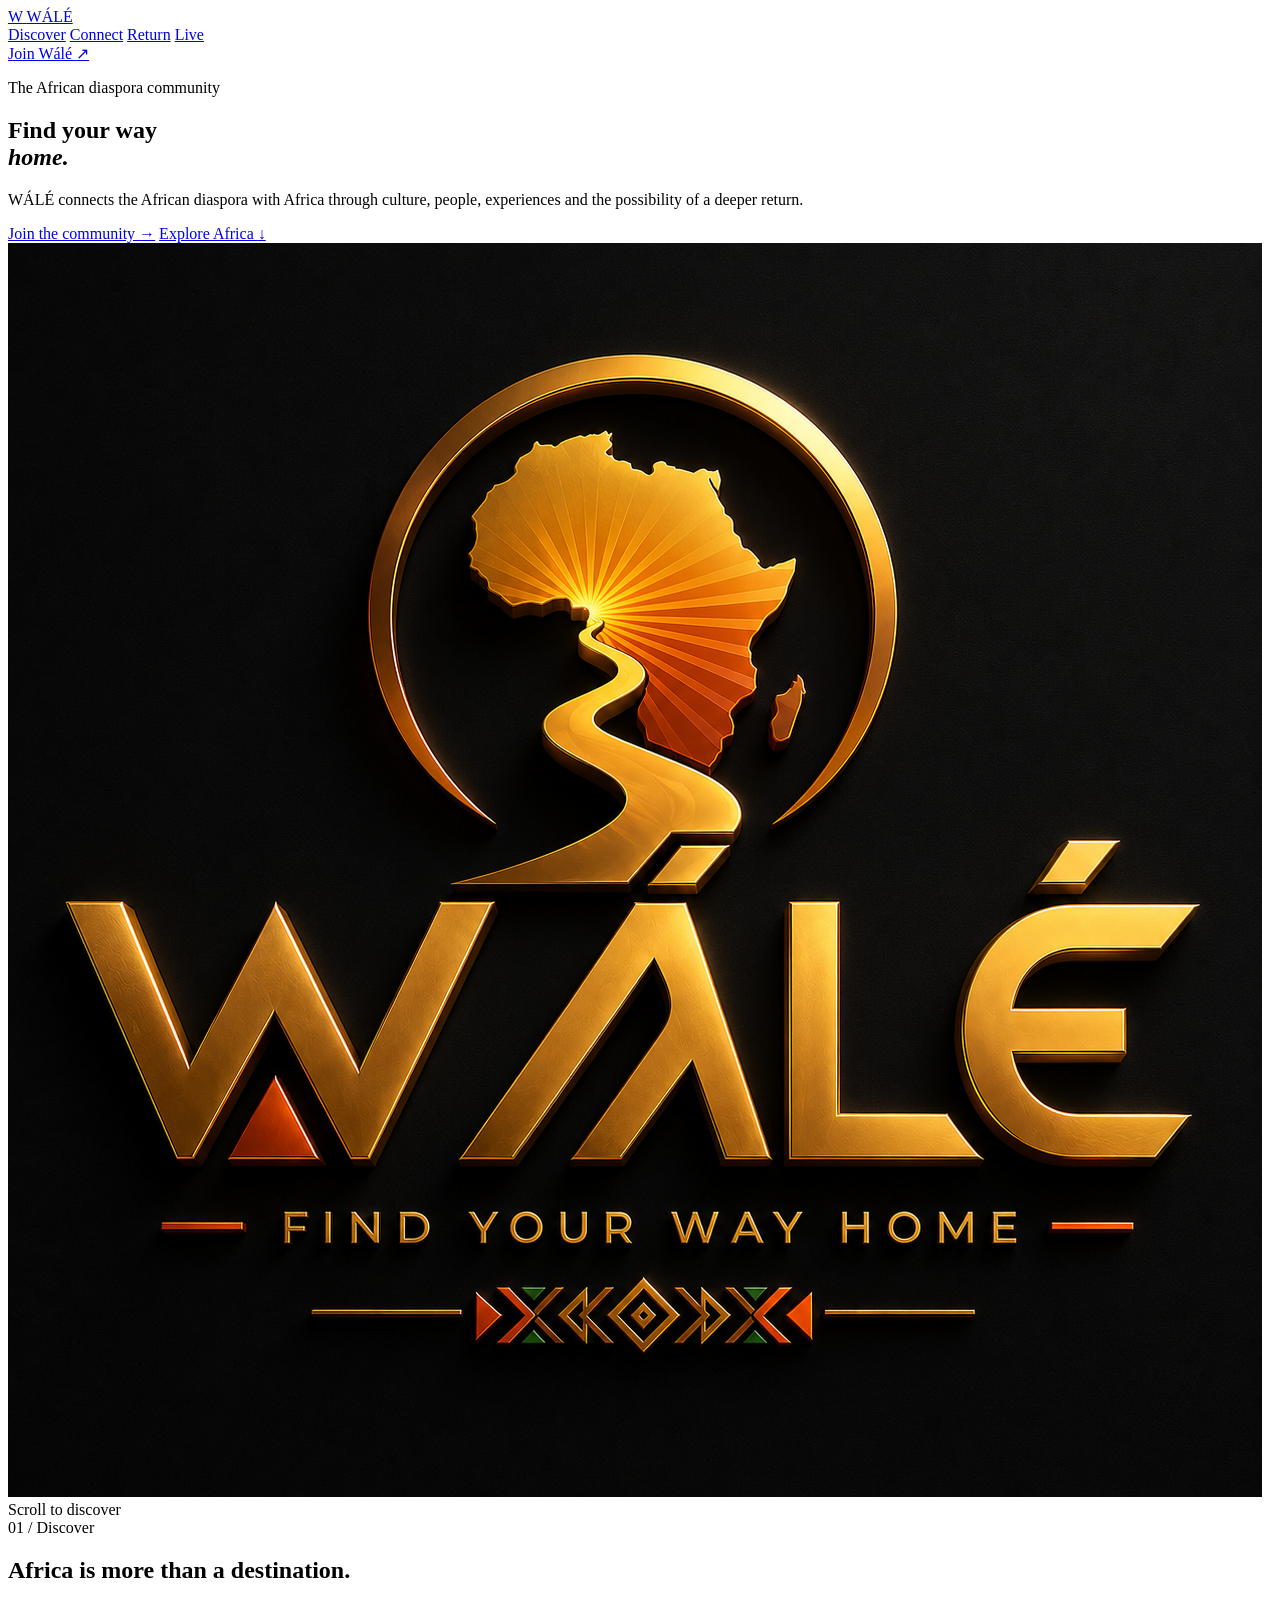
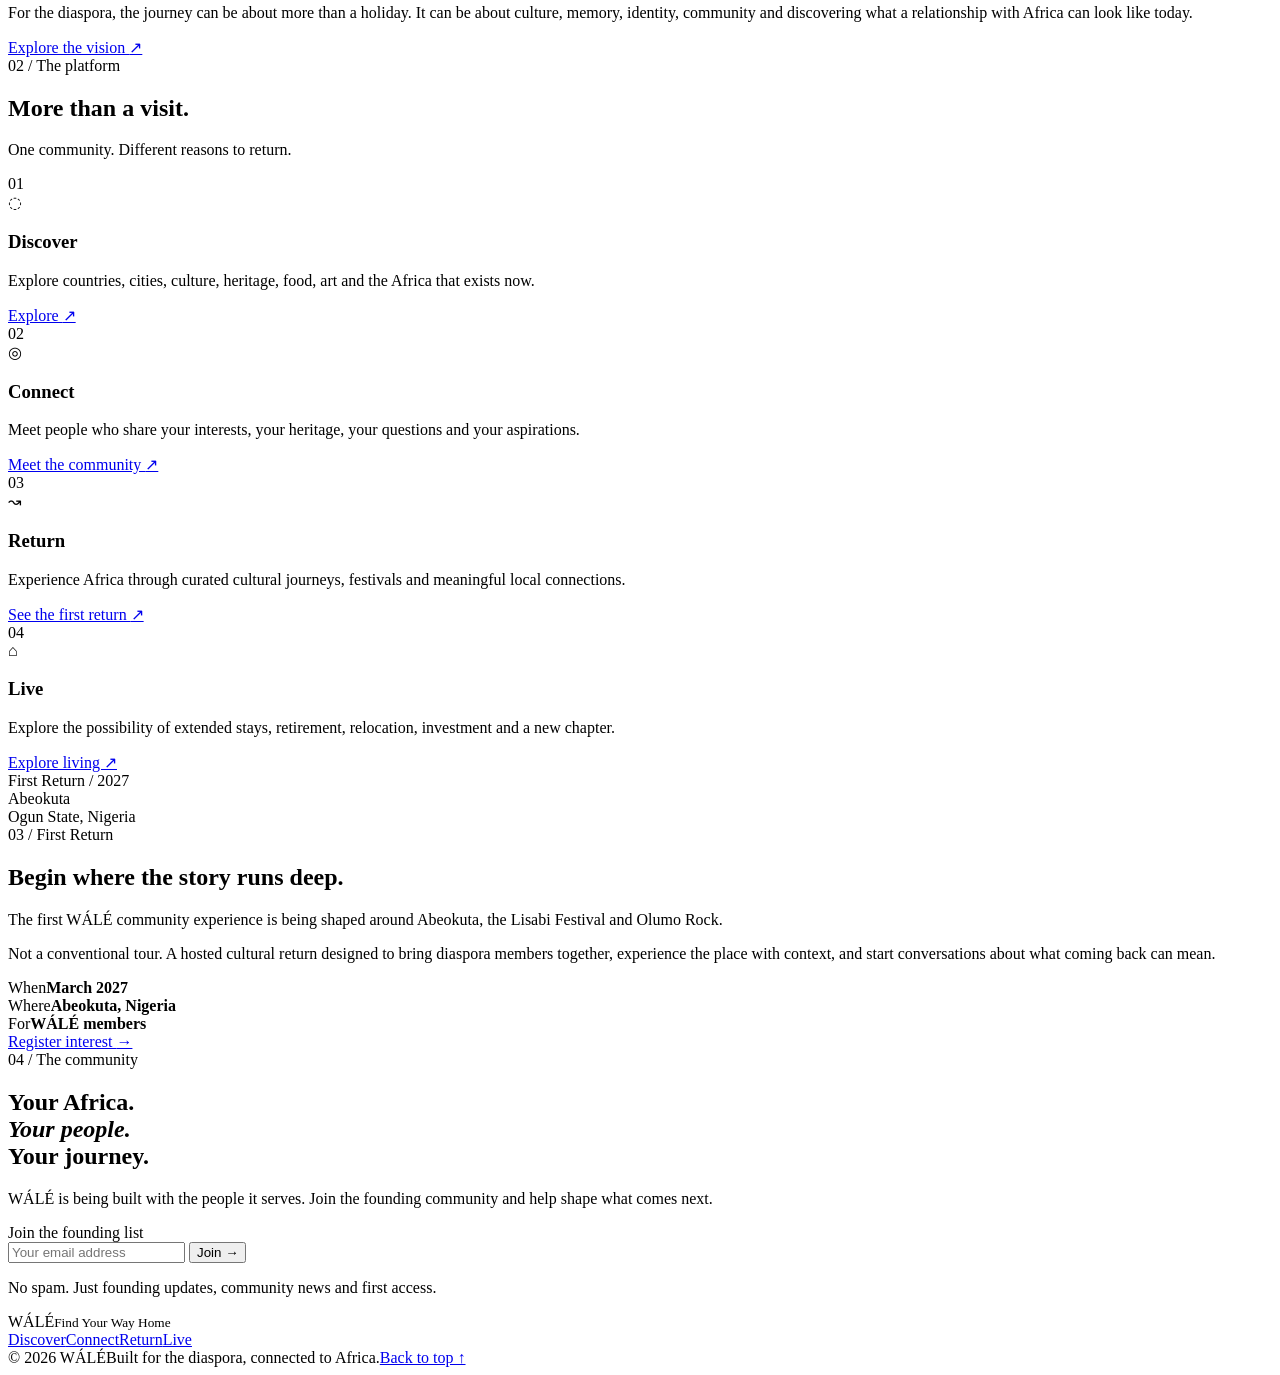
==== index.html @ b701b980 "Build WÁLÉ platform foundation" ====
<!doctype html>
<html lang="en">
<head>
  <meta charset="utf-8">
  <meta name="viewport" content="width=device-width, initial-scale=1">
  <meta name="theme-color" content="#080706">
  <meta name="description" content="WÁLÉ — Find Your Way Home. A community for the African diaspora to discover, reconnect, experience and explore a deeper relationship with Africa.">
  <title>WÁLÉ — Find Your Way Home</title>
  <link rel="preconnect" href="https://fonts.googleapis.com">
  <link rel="preconnect" href="https://fonts.gstatic.com" crossorigin>
  <link href="https://fonts.googleapis.com/css2?family=DM+Sans:wght@400;500;600;700&family=Manrope:wght@500;600;700;800&display=swap" rel="stylesheet">
  <link rel="stylesheet" href="styles.css">
</head>
<body>
  <div class="grain" aria-hidden="true"></div>

  <header class="site-header" id="top">
    <a class="brand" href="#top" aria-label="WÁLÉ home">
      <span class="brand-mark">W</span>
      <span class="brand-name">WÁLÉ</span>
    </a>
    <nav class="main-nav" aria-label="Primary navigation">
      <a href="#discover">Discover</a>
      <a href="#connect">Connect</a>
      <a href="#return">Return</a>
      <a href="#live">Live</a>
    </nav>
    <a class="header-cta" href="#join">Join Wálé <span>↗</span></a>
  </header>

  <main>
    <section class="hero" aria-labelledby="hero-title">
      <div class="hero-copy">
        <p class="eyebrow"><span></span> The African diaspora community</p>
        <h1 id="hero-title">Find your way<br><em>home.</em></h1>
        <p class="hero-text">WÁLÉ connects the African diaspora with Africa through culture, people, experiences and the possibility of a deeper return.</p>
        <div class="hero-actions">
          <a class="button button-primary" href="#join">Join the community <span>→</span></a>
          <a class="button button-ghost" href="#discover">Explore Africa <span>↓</span></a>
        </div>
      </div>
      <div class="hero-art" aria-label="WÁLÉ logo">
        <div class="hero-glow"></div>
        <img src="WALE%20LOGO.png" alt="WÁLÉ — Find Your Way Home logo">
      </div>
      <div class="hero-scroll">Scroll to discover <span></span></div>
    </section>

    <section class="manifesto section" id="discover">
      <div class="section-kicker">01 / Discover</div>
      <div class="manifesto-grid">
        <div>
          <h2>Africa is more than a destination.</h2>
        </div>
        <div class="manifesto-copy">
          <p>For the diaspora, the journey can be about more than a holiday. It can be about culture, memory, identity, community and discovering what a relationship with Africa can look like today.</p>
          <a class="text-link" href="#journeys">Explore the vision <span>↗</span></a>
        </div>
      </div>
    </section>

    <section class="pillars section" id="connect">
      <div class="section-heading">
        <div>
          <div class="section-kicker">02 / The platform</div>
          <h2>More than a visit.</h2>
        </div>
        <p>One community. Different reasons to return.</p>
      </div>
      <div class="pillar-grid" id="journeys">
        <article class="pillar-card pillar-discover">
          <span class="card-number">01</span>
          <div class="card-icon">◌</div>
          <h3>Discover</h3>
          <p>Explore countries, cities, culture, heritage, food, art and the Africa that exists now.</p>
          <a href="#discover">Explore <span>↗</span></a>
        </article>
        <article class="pillar-card pillar-connect">
          <span class="card-number">02</span>
          <div class="card-icon">◎</div>
          <h3>Connect</h3>
          <p>Meet people who share your interests, your heritage, your questions and your aspirations.</p>
          <a href="#join">Meet the community <span>↗</span></a>
        </article>
        <article class="pillar-card pillar-return" id="return">
          <span class="card-number">03</span>
          <div class="card-icon">↝</div>
          <h3>Return</h3>
          <p>Experience Africa through curated cultural journeys, festivals and meaningful local connections.</p>
          <a href="#first-return">See the first return <span>↗</span></a>
        </article>
        <article class="pillar-card pillar-live" id="live">
          <span class="card-number">04</span>
          <div class="card-icon">⌂</div>
          <h3>Live</h3>
          <p>Explore the possibility of extended stays, retirement, relocation, investment and a new chapter.</p>
          <a href="#live">Explore living <span>↗</span></a>
        </article>
      </div>
    </section>

    <section class="feature section" id="first-return">
      <div class="feature-image">
        <div class="feature-image-overlay"></div>
        <div class="feature-badge">First Return / 2027</div>
        <div class="feature-location">Abeokuta<br><span>Ogun State, Nigeria</span></div>
      </div>
      <div class="feature-copy">
        <div class="section-kicker">03 / First Return</div>
        <h2>Begin where the story runs deep.</h2>
        <p class="feature-lead">The first WÁLÉ community experience is being shaped around Abeokuta, the Lisabi Festival and Olumo Rock.</p>
        <p>Not a conventional tour. A hosted cultural return designed to bring diaspora members together, experience the place with context, and start conversations about what coming back can mean.</p>
        <div class="feature-meta">
          <div><span>When</span><strong>March 2027</strong></div>
          <div><span>Where</span><strong>Abeokuta, Nigeria</strong></div>
          <div><span>For</span><strong>WÁLÉ members</strong></div>
        </div>
        <a class="button button-primary" href="#join">Register interest <span>→</span></a>
      </div>
    </section>

    <section class="community section" id="join">
      <div class="community-panel">
        <div class="community-copy">
          <div class="section-kicker">04 / The community</div>
          <h2>Your Africa.<br><em>Your people.</em><br>Your journey.</h2>
          <p>WÁLÉ is being built with the people it serves. Join the founding community and help shape what comes next.</p>
        </div>
        <form class="join-form" id="join-form">
          <label for="email">Join the founding list</label>
          <div class="form-row">
            <input id="email" name="email" type="email" placeholder="Your email address" autocomplete="email" required>
            <button type="submit">Join <span>→</span></button>
          </div>
          <p class="form-note">No spam. Just founding updates, community news and first access.</p>
          <p class="form-success" id="form-success" role="status" hidden>You're on the list. Welcome to WÁLÉ.</p>
        </form>
      </div>
    </section>
  </main>

  <footer class="site-footer">
    <div class="footer-brand"><span>WÁLÉ</span><small>Find Your Way Home</small></div>
    <div class="footer-links"><a href="#discover">Discover</a><a href="#connect">Connect</a><a href="#return">Return</a><a href="#live">Live</a></div>
    <div class="footer-bottom"><span>© 2026 WÁLÉ</span><span>Built for the diaspora, connected to Africa.</span><a href="#top">Back to top ↑</a></div>
  </footer>

  <script src="script.js"></script>
</body>
</html>
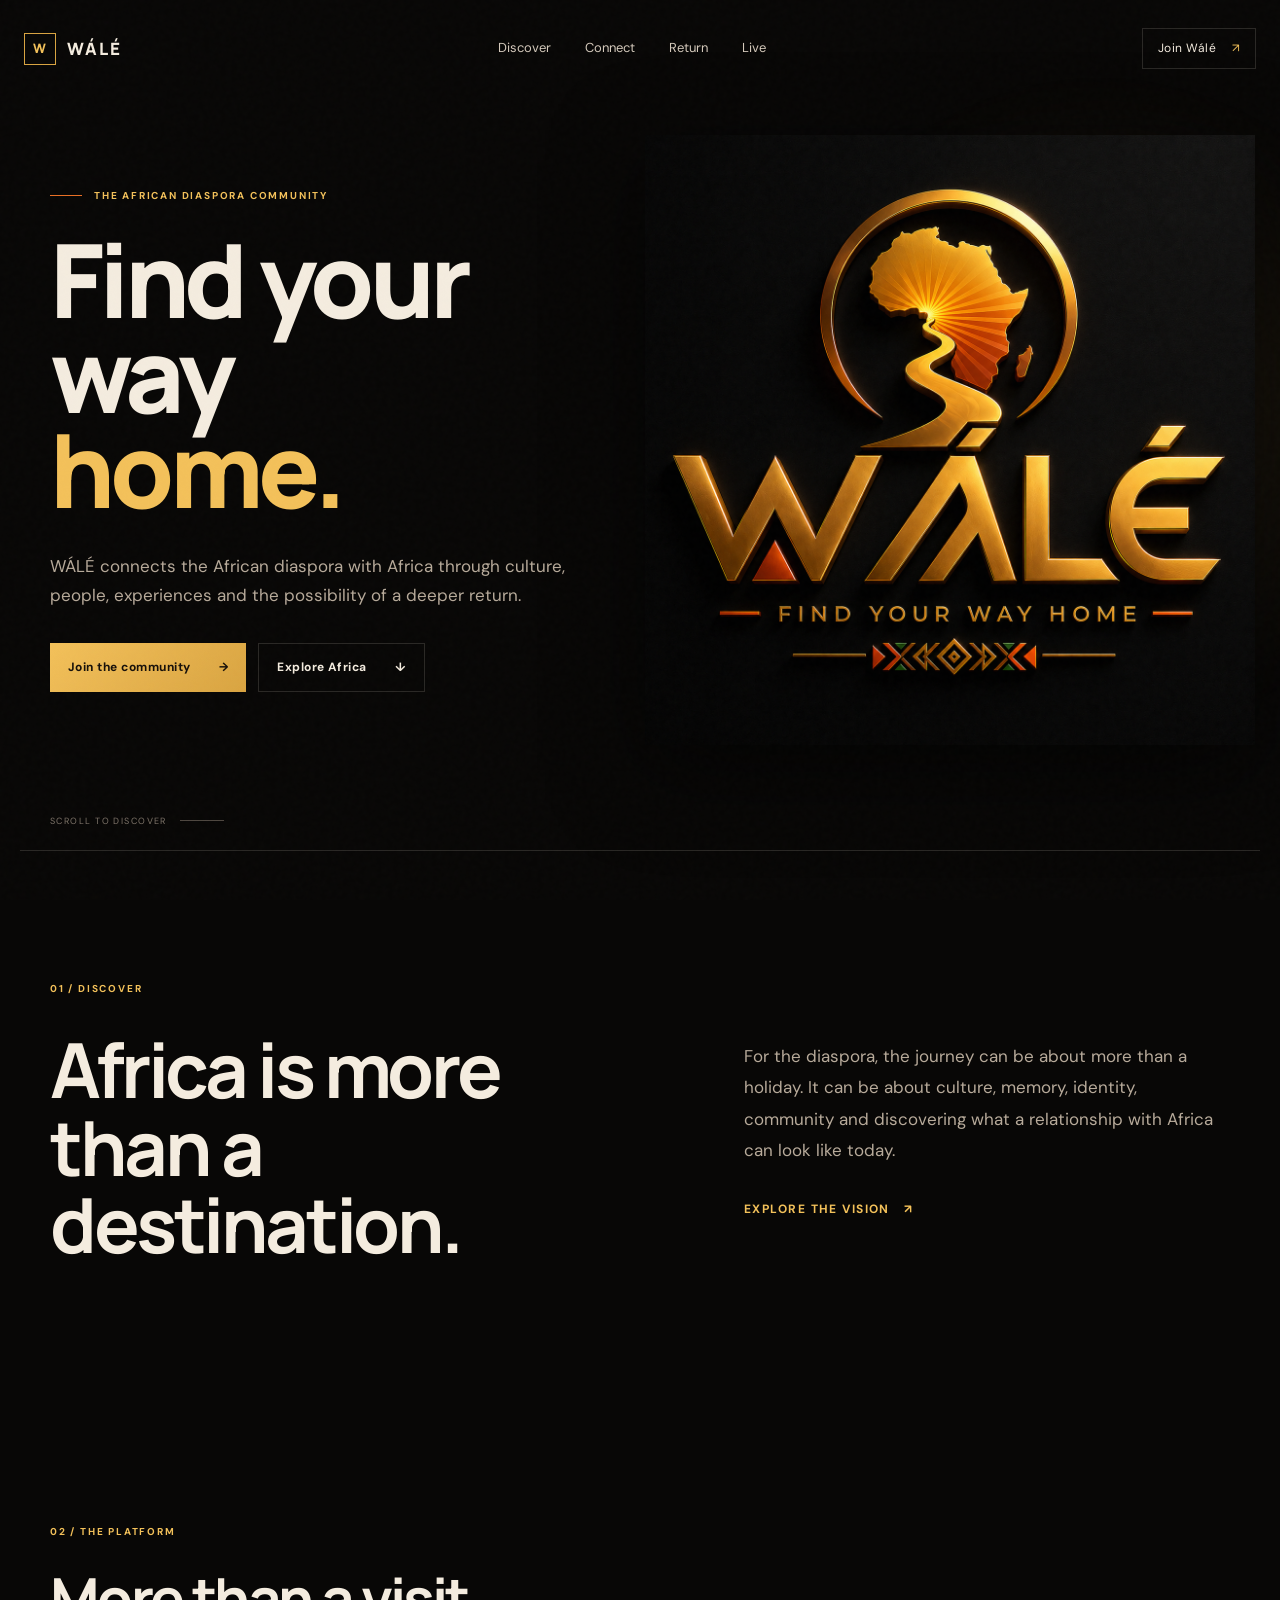
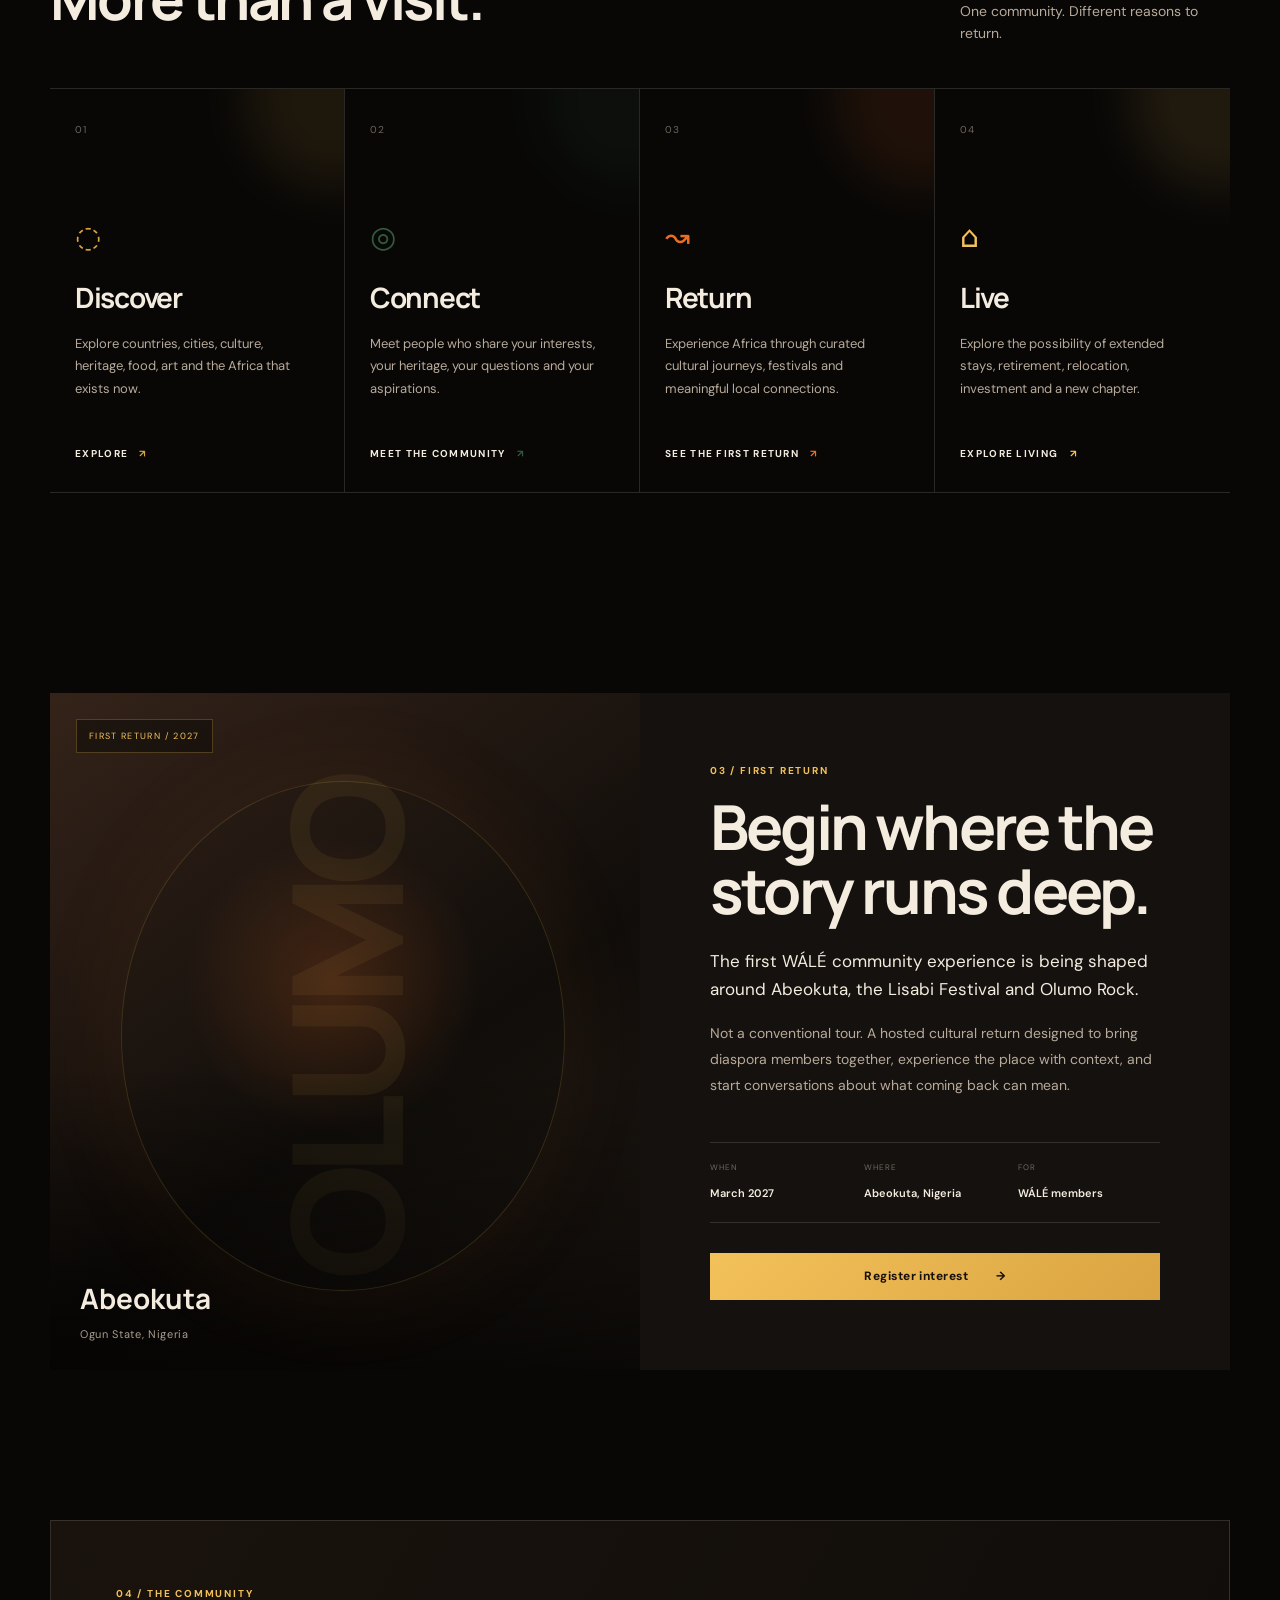
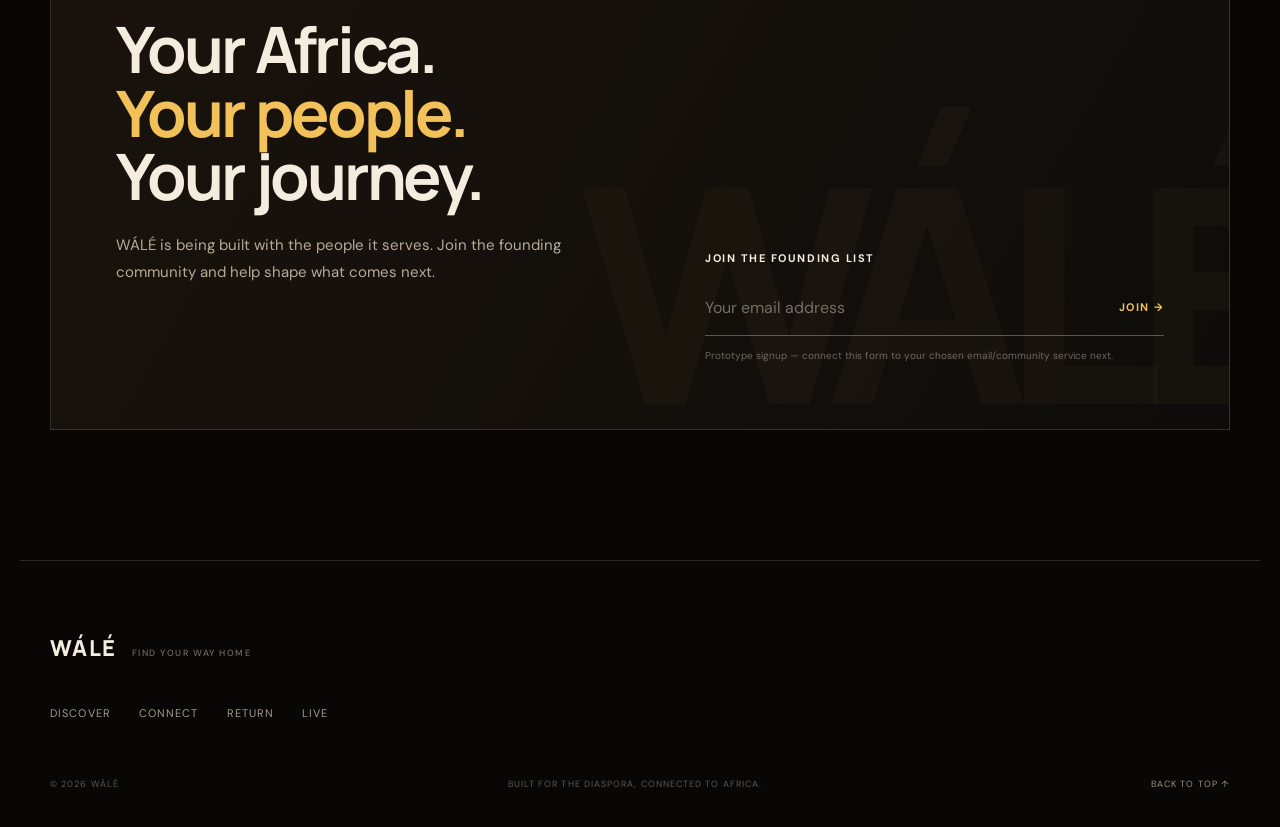
==== commit 0cd8fdab: "Clarify founding-list prototype state" ====
--- a/index.html
+++ b/index.html
@@ -49,9 +49,7 @@
     <section class="manifesto section" id="discover">
       <div class="section-kicker">01 / Discover</div>
       <div class="manifesto-grid">
-        <div>
-          <h2>Africa is more than a destination.</h2>
-        </div>
+        <div><h2>Africa is more than a destination.</h2></div>
         <div class="manifesto-copy">
           <p>For the diaspora, the journey can be about more than a holiday. It can be about culture, memory, identity, community and discovering what a relationship with Africa can look like today.</p>
           <a class="text-link" href="#journeys">Explore the vision <span>↗</span></a>
@@ -61,90 +59,43 @@
 
     <section class="pillars section" id="connect">
       <div class="section-heading">
-        <div>
-          <div class="section-kicker">02 / The platform</div>
-          <h2>More than a visit.</h2>
-        </div>
+        <div><div class="section-kicker">02 / The platform</div><h2>More than a visit.</h2></div>
         <p>One community. Different reasons to return.</p>
       </div>
       <div class="pillar-grid" id="journeys">
-        <article class="pillar-card pillar-discover">
-          <span class="card-number">01</span>
-          <div class="card-icon">◌</div>
-          <h3>Discover</h3>
-          <p>Explore countries, cities, culture, heritage, food, art and the Africa that exists now.</p>
-          <a href="#discover">Explore <span>↗</span></a>
-        </article>
-        <article class="pillar-card pillar-connect">
-          <span class="card-number">02</span>
-          <div class="card-icon">◎</div>
-          <h3>Connect</h3>
-          <p>Meet people who share your interests, your heritage, your questions and your aspirations.</p>
-          <a href="#join">Meet the community <span>↗</span></a>
-        </article>
-        <article class="pillar-card pillar-return" id="return">
-          <span class="card-number">03</span>
-          <div class="card-icon">↝</div>
-          <h3>Return</h3>
-          <p>Experience Africa through curated cultural journeys, festivals and meaningful local connections.</p>
-          <a href="#first-return">See the first return <span>↗</span></a>
-        </article>
-        <article class="pillar-card pillar-live" id="live">
-          <span class="card-number">04</span>
-          <div class="card-icon">⌂</div>
-          <h3>Live</h3>
-          <p>Explore the possibility of extended stays, retirement, relocation, investment and a new chapter.</p>
-          <a href="#live">Explore living <span>↗</span></a>
-        </article>
+        <article class="pillar-card pillar-discover"><span class="card-number">01</span><div class="card-icon">◌</div><h3>Discover</h3><p>Explore countries, cities, culture, heritage, food, art and the Africa that exists now.</p><a href="#discover">Explore <span>↗</span></a></article>
+        <article class="pillar-card pillar-connect"><span class="card-number">02</span><div class="card-icon">◎</div><h3>Connect</h3><p>Meet people who share your interests, your heritage, your questions and your aspirations.</p><a href="#join">Meet the community <span>↗</span></a></article>
+        <article class="pillar-card pillar-return" id="return"><span class="card-number">03</span><div class="card-icon">↝</div><h3>Return</h3><p>Experience Africa through curated cultural journeys, festivals and meaningful local connections.</p><a href="#first-return">See the first return <span>↗</span></a></article>
+        <article class="pillar-card pillar-live" id="live"><span class="card-number">04</span><div class="card-icon">⌂</div><h3>Live</h3><p>Explore the possibility of extended stays, retirement, relocation, investment and a new chapter.</p><a href="#live">Explore living <span>↗</span></a></article>
       </div>
     </section>
 
     <section class="feature section" id="first-return">
-      <div class="feature-image">
-        <div class="feature-image-overlay"></div>
-        <div class="feature-badge">First Return / 2027</div>
-        <div class="feature-location">Abeokuta<br><span>Ogun State, Nigeria</span></div>
-      </div>
+      <div class="feature-image"><div class="feature-image-overlay"></div><div class="feature-badge">First Return / 2027</div><div class="feature-location">Abeokuta<br><span>Ogun State, Nigeria</span></div></div>
       <div class="feature-copy">
         <div class="section-kicker">03 / First Return</div>
         <h2>Begin where the story runs deep.</h2>
         <p class="feature-lead">The first WÁLÉ community experience is being shaped around Abeokuta, the Lisabi Festival and Olumo Rock.</p>
         <p>Not a conventional tour. A hosted cultural return designed to bring diaspora members together, experience the place with context, and start conversations about what coming back can mean.</p>
-        <div class="feature-meta">
-          <div><span>When</span><strong>March 2027</strong></div>
-          <div><span>Where</span><strong>Abeokuta, Nigeria</strong></div>
-          <div><span>For</span><strong>WÁLÉ members</strong></div>
-        </div>
+        <div class="feature-meta"><div><span>When</span><strong>March 2027</strong></div><div><span>Where</span><strong>Abeokuta, Nigeria</strong></div><div><span>For</span><strong>WÁLÉ members</strong></div></div>
         <a class="button button-primary" href="#join">Register interest <span>→</span></a>
       </div>
     </section>
 
     <section class="community section" id="join">
       <div class="community-panel">
-        <div class="community-copy">
-          <div class="section-kicker">04 / The community</div>
-          <h2>Your Africa.<br><em>Your people.</em><br>Your journey.</h2>
-          <p>WÁLÉ is being built with the people it serves. Join the founding community and help shape what comes next.</p>
-        </div>
+        <div class="community-copy"><div class="section-kicker">04 / The community</div><h2>Your Africa.<br><em>Your people.</em><br>Your journey.</h2><p>WÁLÉ is being built with the people it serves. Join the founding community and help shape what comes next.</p></div>
         <form class="join-form" id="join-form">
           <label for="email">Join the founding list</label>
-          <div class="form-row">
-            <input id="email" name="email" type="email" placeholder="Your email address" autocomplete="email" required>
-            <button type="submit">Join <span>→</span></button>
-          </div>
-          <p class="form-note">No spam. Just founding updates, community news and first access.</p>
-          <p class="form-success" id="form-success" role="status" hidden>You're on the list. Welcome to WÁLÉ.</p>
+          <div class="form-row"><input id="email" name="email" type="email" placeholder="Your email address" autocomplete="email" required><button type="submit">Join <span>→</span></button></div>
+          <p class="form-note">Prototype signup — connect this form to your chosen email/community service next.</p>
+          <p class="form-success" id="form-success" role="status" hidden>Thanks — the founding-list capture is working in this prototype.</p>
         </form>
       </div>
     </section>
   </main>
 
-  <footer class="site-footer">
-    <div class="footer-brand"><span>WÁLÉ</span><small>Find Your Way Home</small></div>
-    <div class="footer-links"><a href="#discover">Discover</a><a href="#connect">Connect</a><a href="#return">Return</a><a href="#live">Live</a></div>
-    <div class="footer-bottom"><span>© 2026 WÁLÉ</span><span>Built for the diaspora, connected to Africa.</span><a href="#top">Back to top ↑</a></div>
-  </footer>
-
+  <footer class="site-footer"><div class="footer-brand"><span>WÁLÉ</span><small>Find Your Way Home</small></div><div class="footer-links"><a href="#discover">Discover</a><a href="#connect">Connect</a><a href="#return">Return</a><a href="#live">Live</a></div><div class="footer-bottom"><span>© 2026 WÁLÉ</span><span>Built for the diaspora, connected to Africa.</span><a href="#top">Back to top ↑</a></div></footer>
   <script src="script.js"></script>
 </body>
 </html>
--- a/styles.css
+++ b/styles.css
@@ -0,0 +1,174 @@
+:root {
+  --black: #080706;
+  --black-soft: #0f0d0b;
+  --panel: #15110e;
+  --cream: #f4ecdf;
+  --muted: #b7aa9a;
+  --gold: #d9a441;
+  --gold-bright: #f3c15a;
+  --orange: #e96f25;
+  --green: #315a3e;
+  --line: rgba(244,236,223,.14);
+  --max: 1240px;
+}
+
+* { box-sizing: border-box; }
+html { scroll-behavior: smooth; }
+body {
+  margin: 0;
+  background: var(--black);
+  color: var(--cream);
+  font-family: "DM Sans", system-ui, sans-serif;
+  line-height: 1.6;
+  overflow-x: hidden;
+}
+body::selection { background: var(--gold); color: var(--black); }
+a { color: inherit; text-decoration: none; }
+button, input { font: inherit; }
+.grain { position: fixed; inset: 0; pointer-events: none; z-index: 20; opacity: .055; background-image: url("data:image/svg+xml,%3Csvg viewBox='0 0 180 180' xmlns='http://www.w3.org/2000/svg'%3E%3Cfilter id='n'%3E%3CfeTurbulence type='fractalNoise' baseFrequency='.9' numOctaves='3' stitchTiles='stitch'/%3E%3C/filter%3E%3Crect width='100%25' height='100%25' filter='url(%23n)' opacity='.35'/%3E%3C/svg%3E"); }
+
+.site-header {
+  position: absolute; top: 0; left: 50%; transform: translateX(-50%); width: min(calc(100% - 48px), var(--max));
+  display: flex; align-items: center; justify-content: space-between; padding: 28px 0; z-index: 10;
+}
+.brand { display: flex; align-items: center; gap: 11px; font-family: Manrope, sans-serif; font-weight: 800; letter-spacing: .12em; }
+.brand-mark { display: grid; place-items: center; width: 32px; height: 32px; border: 1px solid var(--gold); color: var(--gold-bright); font-size: 13px; }
+.brand-name { font-size: 17px; }
+.main-nav { display: flex; gap: 34px; font-size: 13px; color: #d5cabc; }
+.main-nav a, .footer-links a { transition: color .2s ease; }
+.main-nav a:hover, .footer-links a:hover { color: var(--gold-bright); }
+.header-cta { border: 1px solid var(--line); padding: 10px 15px; font-size: 12px; letter-spacing: .04em; transition: .25s ease; }
+.header-cta:hover { border-color: var(--gold); background: rgba(217,164,65,.08); }
+.header-cta span { margin-left: 12px; color: var(--gold-bright); }
+
+.hero { min-height: 850px; position: relative; display: grid; grid-template-columns: 1fr 1fr; align-items: center; max-width: var(--max); margin: 0 auto; padding: 110px 0 80px; }
+.hero::before { content: ""; position: absolute; width: 680px; height: 680px; right: -180px; top: 70px; background: radial-gradient(circle, rgba(217,164,65,.12), transparent 68%); filter: blur(20px); pointer-events: none; }
+.hero-copy { position: relative; z-index: 2; padding-left: 30px; }
+.eyebrow, .section-kicker { text-transform: uppercase; letter-spacing: .18em; font-size: 10px; font-weight: 700; color: var(--gold-bright); }
+.eyebrow { display: flex; align-items: center; gap: 12px; margin: 0 0 28px; }
+.eyebrow span { width: 32px; height: 1px; background: var(--orange); }
+h1, h2, h3 { font-family: Manrope, sans-serif; margin: 0; letter-spacing: -.045em; }
+h1 { font-size: clamp(64px, 8vw, 110px); line-height: .93; font-weight: 800; }
+h1 em, h2 em { color: var(--gold-bright); font-style: normal; }
+.hero-text { max-width: 530px; margin: 34px 0 32px; color: var(--muted); font-size: 17px; line-height: 1.75; }
+.hero-actions { display: flex; gap: 12px; flex-wrap: wrap; }
+.button { display: inline-flex; align-items: center; justify-content: center; gap: 28px; padding: 14px 18px; font-size: 12px; font-weight: 700; letter-spacing: .04em; transition: transform .25s ease, background .25s ease, border-color .25s ease; }
+.button:hover { transform: translateY(-2px); }
+.button-primary { background: linear-gradient(135deg, var(--gold-bright), var(--gold)); color: #17100a; }
+.button-primary:hover { background: linear-gradient(135deg, #ffd375, var(--gold-bright)); }
+.button-ghost { border: 1px solid var(--line); color: var(--cream); }
+.button-ghost:hover { border-color: rgba(243,193,90,.55); }
+.hero-art { position: relative; display: grid; place-items: center; min-height: 600px; }
+.hero-glow { position: absolute; width: 420px; height: 420px; border-radius: 50%; background: radial-gradient(circle, rgba(233,111,37,.14), transparent 66%); }
+.hero-art img { position: relative; width: min(100%, 610px); max-height: 680px; object-fit: contain; filter: drop-shadow(0 25px 45px rgba(0,0,0,.6)); }
+.hero-scroll { position: absolute; bottom: 22px; left: 30px; color: #7e7469; text-transform: uppercase; letter-spacing: .16em; font-size: 9px; display: flex; align-items: center; gap: 13px; }
+.hero-scroll span { width: 44px; height: 1px; background: #4e4740; }
+
+.section { max-width: var(--max); margin: 0 auto; padding: 130px 30px; }
+.manifesto { border-top: 1px solid var(--line); }
+.manifesto-grid { display: grid; grid-template-columns: 1.1fr .9fr; gap: 100px; padding-top: 34px; }
+.manifesto h2 { font-size: clamp(45px, 6vw, 76px); line-height: 1.02; max-width: 700px; }
+.manifesto-copy { padding-top: 10px; }
+.manifesto-copy p { color: var(--muted); font-size: 17px; line-height: 1.85; margin: 0 0 28px; }
+.text-link { color: var(--gold-bright); font-size: 12px; font-weight: 700; text-transform: uppercase; letter-spacing: .12em; }
+.text-link span { margin-left: 10px; }
+
+.section-heading { display: flex; justify-content: space-between; align-items: end; gap: 30px; margin-bottom: 44px; }
+.section-heading h2 { font-size: clamp(38px, 5vw, 58px); margin-top: 12px; }
+.section-heading > p { max-width: 270px; color: var(--muted); font-size: 14px; margin: 0; }
+.pillar-grid { display: grid; grid-template-columns: repeat(4, 1fr); border-top: 1px solid var(--line); border-bottom: 1px solid var(--line); }
+.pillar-card { min-height: 390px; padding: 26px 25px 28px; border-right: 1px solid var(--line); position: relative; overflow: hidden; transition: background .3s ease; }
+.pillar-card:last-child { border-right: 0; }
+.pillar-card:hover { background: rgba(255,255,255,.025); }
+.pillar-card::after { content: ""; position: absolute; width: 180px; height: 180px; right: -80px; top: -80px; border-radius: 50%; background: var(--accent); opacity: .1; filter: blur(25px); }
+.pillar-discover { --accent: var(--gold); }
+.pillar-connect { --accent: var(--green); }
+.pillar-return { --accent: var(--orange); }
+.pillar-live { --accent: var(--gold-bright); }
+.card-number { font-size: 10px; color: #6e665e; letter-spacing: .1em; }
+.card-icon { margin-top: 72px; font-size: 30px; color: var(--accent); }
+.pillar-card h3 { font-size: 28px; margin: 14px 0 10px; }
+.pillar-card p { color: var(--muted); font-size: 13px; line-height: 1.75; max-width: 230px; min-height: 93px; }
+.pillar-card a { color: var(--cream); font-size: 10px; text-transform: uppercase; letter-spacing: .13em; font-weight: 700; }
+.pillar-card a span { color: var(--accent); margin-left: 8px; }
+
+.feature { display: grid; grid-template-columns: 1fr 1fr; padding-top: 70px; padding-bottom: 150px; gap: 0; }
+.feature-image { min-height: 650px; position: relative; overflow: hidden; background: linear-gradient(145deg, #342319, #100d0a 58%, #211a14); }
+.feature-image::before { content: "OLUMO"; position: absolute; inset: 0; display: grid; place-items: center; font-family: Manrope, sans-serif; font-size: clamp(80px, 12vw, 170px); font-weight: 800; letter-spacing: -.08em; color: rgba(243,193,90,.07); transform: rotate(-90deg); }
+.feature-image::after { content: ""; position: absolute; width: 75%; height: 75%; left: 12%; top: 13%; border: 1px solid rgba(243,193,90,.16); border-radius: 50%; box-shadow: 0 0 100px rgba(233,111,37,.08); }
+.feature-image-overlay { position: absolute; inset: 0; background: radial-gradient(circle at 48% 43%, rgba(233,111,37,.2), transparent 30%), linear-gradient(180deg, transparent 55%, rgba(0,0,0,.7)); }
+.feature-badge { position: absolute; z-index: 2; top: 26px; left: 26px; padding: 9px 12px; border: 1px solid rgba(243,193,90,.25); background: rgba(8,7,6,.45); backdrop-filter: blur(10px); font-size: 9px; text-transform: uppercase; letter-spacing: .15em; color: var(--gold-bright); }
+.feature-location { position: absolute; z-index: 2; left: 30px; bottom: 28px; font-family: Manrope, sans-serif; font-size: 28px; font-weight: 700; line-height: 1.05; }
+.feature-location span { font-family: "DM Sans", sans-serif; color: #a89c8e; font-size: 11px; font-weight: 400; letter-spacing: .06em; }
+.feature-copy { background: var(--panel); padding: 70px 70px; display: flex; flex-direction: column; justify-content: center; }
+.feature-copy h2 { font-size: clamp(40px, 5vw, 62px); line-height: 1.03; margin: 16px 0 24px; }
+.feature-copy p { color: var(--muted); font-size: 14px; line-height: 1.85; margin: 0 0 18px; }
+.feature-copy .feature-lead { color: var(--cream); font-size: 17px; line-height: 1.65; }
+.feature-meta { display: grid; grid-template-columns: repeat(3, 1fr); gap: 12px; margin: 25px 0 30px; padding: 18px 0; border-top: 1px solid var(--line); border-bottom: 1px solid var(--line); }
+.feature-meta span { display: block; color: #70685f; text-transform: uppercase; letter-spacing: .12em; font-size: 8px; margin-bottom: 5px; }
+.feature-meta strong { font-size: 11px; font-weight: 600; }
+
+.community { padding-top: 0; }
+.community-panel { position: relative; display: grid; grid-template-columns: 1fr 1fr; min-height: 510px; overflow: hidden; background: linear-gradient(120deg, #1a130d, #0e0c0a); border: 1px solid var(--line); }
+.community-panel::before { content: "WÁLÉ"; position: absolute; right: -50px; bottom: -100px; font-family: Manrope, sans-serif; font-size: 300px; font-weight: 800; color: rgba(217,164,65,.035); letter-spacing: -.1em; pointer-events: none; }
+.community-copy, .join-form { position: relative; z-index: 1; padding: 65px; }
+.community-copy h2 { font-size: clamp(42px, 5vw, 65px); line-height: .99; margin: 15px 0 25px; }
+.community-copy p { max-width: 470px; color: var(--muted); font-size: 15px; line-height: 1.8; }
+.join-form { align-self: end; padding-top: 0; }
+.join-form label { display: block; font-size: 11px; text-transform: uppercase; letter-spacing: .14em; font-weight: 700; margin-bottom: 12px; }
+.form-row { display: flex; border-bottom: 1px solid rgba(243,193,90,.4); }
+.form-row input { width: 100%; min-width: 0; padding: 15px 0; border: 0; outline: 0; background: transparent; color: var(--cream); }
+.form-row input::placeholder { color: #756c62; }
+.form-row button { flex: 0 0 auto; border: 0; background: transparent; color: var(--gold-bright); font-weight: 700; font-size: 11px; text-transform: uppercase; letter-spacing: .12em; cursor: pointer; padding: 0 0 0 20px; }
+.form-note { color: #6f675e; font-size: 10px; margin: 12px 0 0; }
+.form-success { color: var(--gold-bright); font-size: 12px; margin-top: 15px; }
+
+.site-footer { max-width: var(--max); margin: 0 auto; padding: 70px 30px 35px; border-top: 1px solid var(--line); }
+.footer-brand { display: flex; align-items: baseline; gap: 15px; font-family: Manrope, sans-serif; font-weight: 800; font-size: 22px; letter-spacing: .08em; }
+.footer-brand small { color: #736a61; font-family: "DM Sans", sans-serif; font-size: 9px; font-weight: 500; letter-spacing: .16em; text-transform: uppercase; }
+.footer-links { display: flex; gap: 28px; margin: 38px 0 55px; color: #a69a8d; font-size: 11px; text-transform: uppercase; letter-spacing: .1em; }
+.footer-bottom { display: flex; justify-content: space-between; gap: 20px; color: #5f5851; font-size: 9px; text-transform: uppercase; letter-spacing: .12em; }
+.footer-bottom a { color: #9d9184; }
+
+@media (max-width: 950px) {
+  .main-nav { display: none; }
+  .hero { grid-template-columns: 1fr; padding-top: 150px; min-height: auto; }
+  .hero-copy { padding-left: 30px; padding-right: 30px; }
+  .hero-art { min-height: 520px; margin-top: -20px; }
+  .hero-art img { width: min(90%, 560px); }
+  .hero-scroll { display: none; }
+  .manifesto-grid, .feature, .community-panel { grid-template-columns: 1fr; }
+  .manifesto-grid { gap: 35px; }
+  .pillar-grid { grid-template-columns: repeat(2, 1fr); }
+  .pillar-card:nth-child(2) { border-right: 0; }
+  .pillar-card:nth-child(-n+2) { border-bottom: 1px solid var(--line); }
+  .feature-image { min-height: 500px; }
+  .community-copy { padding-bottom: 20px; }
+  .join-form { padding-top: 25px; }
+}
+
+@media (max-width: 600px) {
+  .site-header { width: calc(100% - 32px); padding-top: 18px; }
+  .header-cta { padding: 8px 10px; }
+  .section { padding: 90px 20px; }
+  .hero { padding-left: 0; padding-right: 0; }
+  .hero-copy { padding: 0 20px; }
+  h1 { font-size: 58px; }
+  .hero-text { font-size: 15px; }
+  .hero-art { min-height: 390px; }
+  .hero-art img { width: 105%; }
+  .manifesto h2 { font-size: 43px; }
+  .section-heading { align-items: start; flex-direction: column; }
+  .pillar-grid { grid-template-columns: 1fr; }
+  .pillar-card { border-right: 0; border-bottom: 1px solid var(--line); min-height: 330px; }
+  .pillar-card:last-child { border-bottom: 0; }
+  .card-icon { margin-top: 45px; }
+  .feature { padding-left: 20px; padding-right: 20px; }
+  .feature-image { min-height: 430px; }
+  .feature-copy { padding: 45px 25px; }
+  .feature-meta { grid-template-columns: 1fr; }
+  .community-panel { min-height: auto; }
+  .community-copy, .join-form { padding: 40px 25px; }
+  .footer-links { flex-wrap: wrap; gap: 16px 22px; }
+  .footer-bottom { flex-direction: column; }
+}
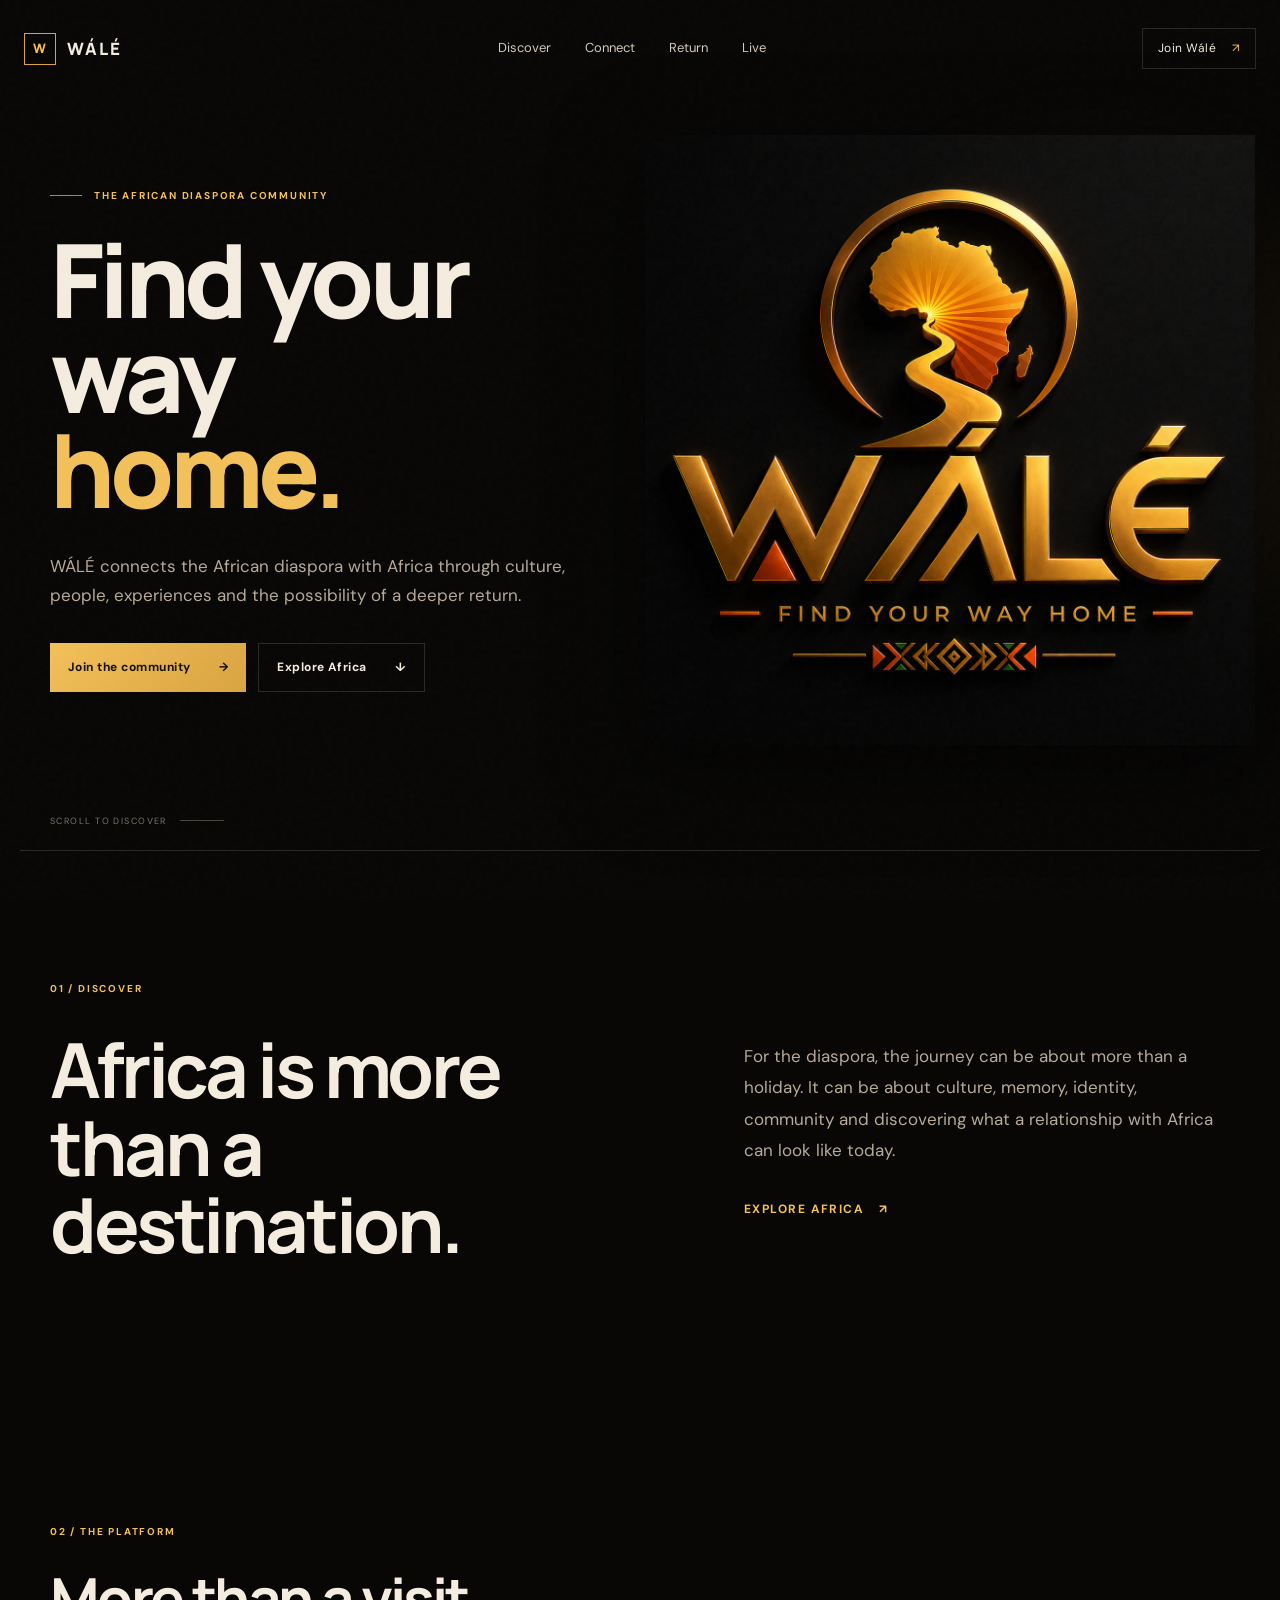
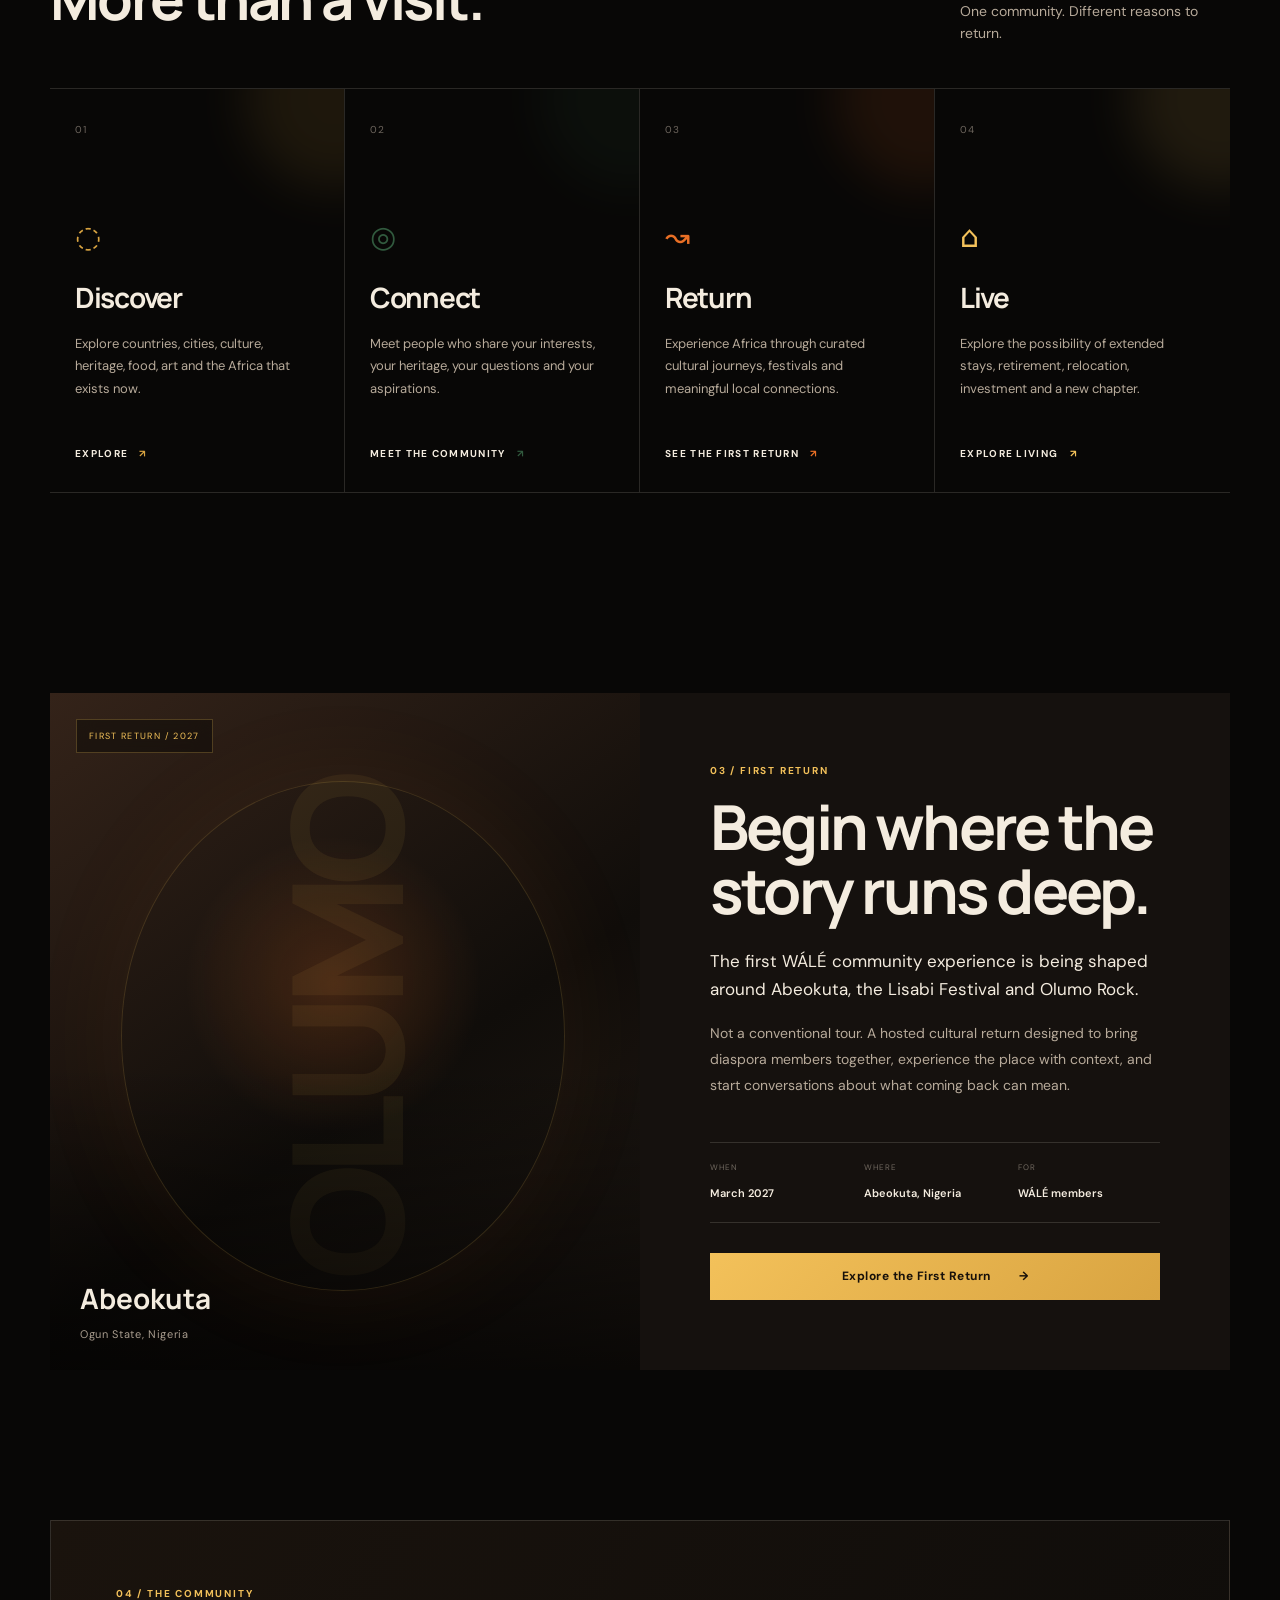
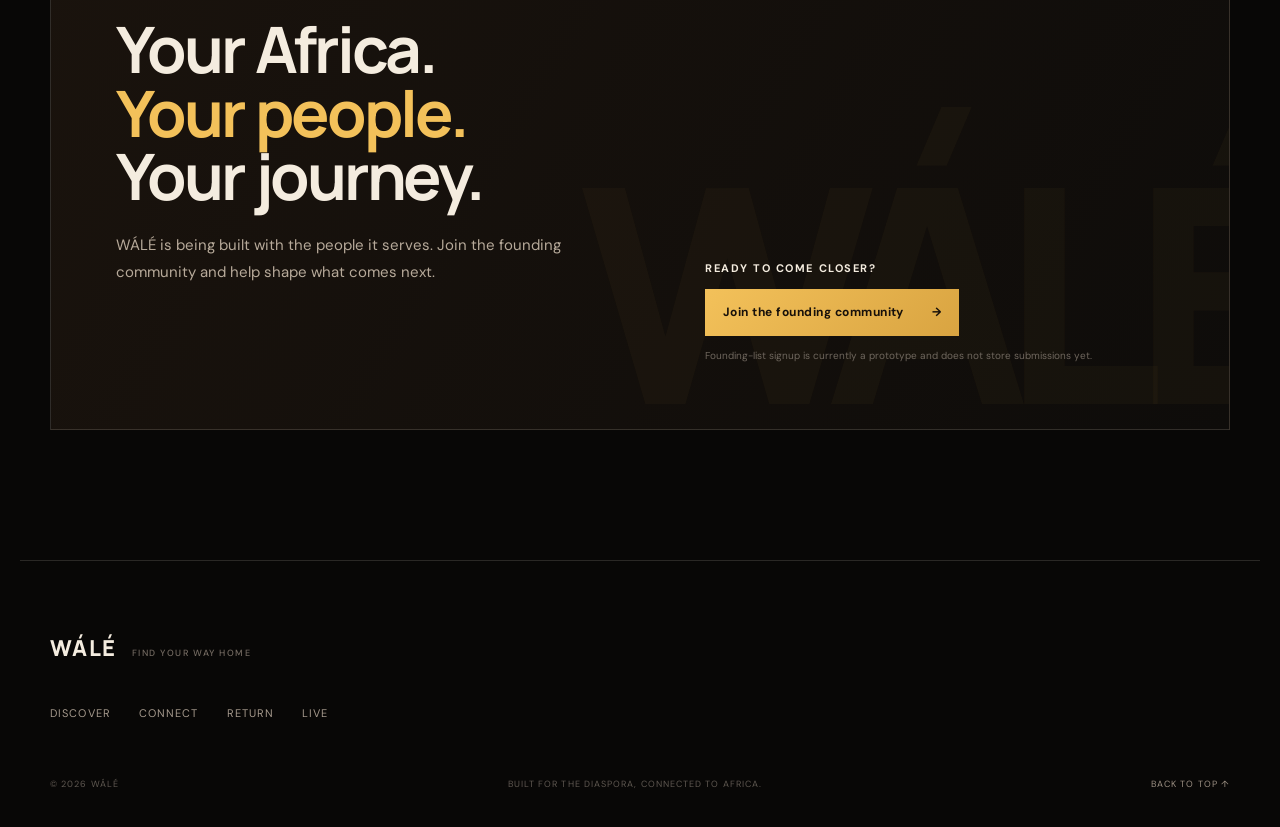
==== commit a973d22a: "Connect WÁLÉ home to phase one pages" ====
--- a/index.html
+++ b/index.html
@@ -6,96 +6,16 @@
   <meta name="theme-color" content="#080706">
   <meta name="description" content="WÁLÉ — Find Your Way Home. A community for the African diaspora to discover, reconnect, experience and explore a deeper relationship with Africa.">
   <title>WÁLÉ — Find Your Way Home</title>
-  <link rel="preconnect" href="https://fonts.googleapis.com">
-  <link rel="preconnect" href="https://fonts.gstatic.com" crossorigin>
+  <link rel="preconnect" href="https://fonts.googleapis.com"><link rel="preconnect" href="https://fonts.gstatic.com" crossorigin>
   <link href="https://fonts.googleapis.com/css2?family=DM+Sans:wght@400;500;600;700&family=Manrope:wght@500;600;700;800&display=swap" rel="stylesheet">
   <link rel="stylesheet" href="styles.css">
 </head>
-<body>
-  <div class="grain" aria-hidden="true"></div>
-
-  <header class="site-header" id="top">
-    <a class="brand" href="#top" aria-label="WÁLÉ home">
-      <span class="brand-mark">W</span>
-      <span class="brand-name">WÁLÉ</span>
-    </a>
-    <nav class="main-nav" aria-label="Primary navigation">
-      <a href="#discover">Discover</a>
-      <a href="#connect">Connect</a>
-      <a href="#return">Return</a>
-      <a href="#live">Live</a>
-    </nav>
-    <a class="header-cta" href="#join">Join Wálé <span>↗</span></a>
-  </header>
-
-  <main>
-    <section class="hero" aria-labelledby="hero-title">
-      <div class="hero-copy">
-        <p class="eyebrow"><span></span> The African diaspora community</p>
-        <h1 id="hero-title">Find your way<br><em>home.</em></h1>
-        <p class="hero-text">WÁLÉ connects the African diaspora with Africa through culture, people, experiences and the possibility of a deeper return.</p>
-        <div class="hero-actions">
-          <a class="button button-primary" href="#join">Join the community <span>→</span></a>
-          <a class="button button-ghost" href="#discover">Explore Africa <span>↓</span></a>
-        </div>
-      </div>
-      <div class="hero-art" aria-label="WÁLÉ logo">
-        <div class="hero-glow"></div>
-        <img src="WALE%20LOGO.png" alt="WÁLÉ — Find Your Way Home logo">
-      </div>
-      <div class="hero-scroll">Scroll to discover <span></span></div>
-    </section>
-
-    <section class="manifesto section" id="discover">
-      <div class="section-kicker">01 / Discover</div>
-      <div class="manifesto-grid">
-        <div><h2>Africa is more than a destination.</h2></div>
-        <div class="manifesto-copy">
-          <p>For the diaspora, the journey can be about more than a holiday. It can be about culture, memory, identity, community and discovering what a relationship with Africa can look like today.</p>
-          <a class="text-link" href="#journeys">Explore the vision <span>↗</span></a>
-        </div>
-      </div>
-    </section>
-
-    <section class="pillars section" id="connect">
-      <div class="section-heading">
-        <div><div class="section-kicker">02 / The platform</div><h2>More than a visit.</h2></div>
-        <p>One community. Different reasons to return.</p>
-      </div>
-      <div class="pillar-grid" id="journeys">
-        <article class="pillar-card pillar-discover"><span class="card-number">01</span><div class="card-icon">◌</div><h3>Discover</h3><p>Explore countries, cities, culture, heritage, food, art and the Africa that exists now.</p><a href="#discover">Explore <span>↗</span></a></article>
-        <article class="pillar-card pillar-connect"><span class="card-number">02</span><div class="card-icon">◎</div><h3>Connect</h3><p>Meet people who share your interests, your heritage, your questions and your aspirations.</p><a href="#join">Meet the community <span>↗</span></a></article>
-        <article class="pillar-card pillar-return" id="return"><span class="card-number">03</span><div class="card-icon">↝</div><h3>Return</h3><p>Experience Africa through curated cultural journeys, festivals and meaningful local connections.</p><a href="#first-return">See the first return <span>↗</span></a></article>
-        <article class="pillar-card pillar-live" id="live"><span class="card-number">04</span><div class="card-icon">⌂</div><h3>Live</h3><p>Explore the possibility of extended stays, retirement, relocation, investment and a new chapter.</p><a href="#live">Explore living <span>↗</span></a></article>
-      </div>
-    </section>
-
-    <section class="feature section" id="first-return">
-      <div class="feature-image"><div class="feature-image-overlay"></div><div class="feature-badge">First Return / 2027</div><div class="feature-location">Abeokuta<br><span>Ogun State, Nigeria</span></div></div>
-      <div class="feature-copy">
-        <div class="section-kicker">03 / First Return</div>
-        <h2>Begin where the story runs deep.</h2>
-        <p class="feature-lead">The first WÁLÉ community experience is being shaped around Abeokuta, the Lisabi Festival and Olumo Rock.</p>
-        <p>Not a conventional tour. A hosted cultural return designed to bring diaspora members together, experience the place with context, and start conversations about what coming back can mean.</p>
-        <div class="feature-meta"><div><span>When</span><strong>March 2027</strong></div><div><span>Where</span><strong>Abeokuta, Nigeria</strong></div><div><span>For</span><strong>WÁLÉ members</strong></div></div>
-        <a class="button button-primary" href="#join">Register interest <span>→</span></a>
-      </div>
-    </section>
-
-    <section class="community section" id="join">
-      <div class="community-panel">
-        <div class="community-copy"><div class="section-kicker">04 / The community</div><h2>Your Africa.<br><em>Your people.</em><br>Your journey.</h2><p>WÁLÉ is being built with the people it serves. Join the founding community and help shape what comes next.</p></div>
-        <form class="join-form" id="join-form">
-          <label for="email">Join the founding list</label>
-          <div class="form-row"><input id="email" name="email" type="email" placeholder="Your email address" autocomplete="email" required><button type="submit">Join <span>→</span></button></div>
-          <p class="form-note">Prototype signup — connect this form to your chosen email/community service next.</p>
-          <p class="form-success" id="form-success" role="status" hidden>Thanks — the founding-list capture is working in this prototype.</p>
-        </form>
-      </div>
-    </section>
-  </main>
-
-  <footer class="site-footer"><div class="footer-brand"><span>WÁLÉ</span><small>Find Your Way Home</small></div><div class="footer-links"><a href="#discover">Discover</a><a href="#connect">Connect</a><a href="#return">Return</a><a href="#live">Live</a></div><div class="footer-bottom"><span>© 2026 WÁLÉ</span><span>Built for the diaspora, connected to Africa.</span><a href="#top">Back to top ↑</a></div></footer>
-  <script src="script.js"></script>
-</body>
-</html>
+<body><div class="grain" aria-hidden="true"></div>
+<header class="site-header" id="top"><a class="brand" href="index.html" aria-label="WÁLÉ home"><span class="brand-mark">W</span><span class="brand-name">WÁLÉ</span></a><nav class="main-nav" aria-label="Primary navigation"><a href="discover.html">Discover</a><a href="community.html">Connect</a><a href="return.html">Return</a><a href="#live">Live</a></nav><a class="header-cta" href="join.html">Join Wálé <span>↗</span></a></header>
+<main>
+<section class="hero" aria-labelledby="hero-title"><div class="hero-copy"><p class="eyebrow"><span></span> The African diaspora community</p><h1 id="hero-title">Find your way<br><em>home.</em></h1><p class="hero-text">WÁLÉ connects the African diaspora with Africa through culture, people, experiences and the possibility of a deeper return.</p><div class="hero-actions"><a class="button button-primary" href="join.html">Join the community <span>→</span></a><a class="button button-ghost" href="discover.html">Explore Africa <span>↓</span></a></div></div><div class="hero-art" aria-label="WÁLÉ logo"><div class="hero-glow"></div><img src="WALE%20LOGO.png" alt="WÁLÉ — Find Your Way Home logo"></div><div class="hero-scroll">Scroll to discover <span></span></div></section>
+<section class="manifesto section" id="discover"><div class="section-kicker">01 / Discover</div><div class="manifesto-grid"><div><h2>Africa is more than a destination.</h2></div><div class="manifesto-copy"><p>For the diaspora, the journey can be about more than a holiday. It can be about culture, memory, identity, community and discovering what a relationship with Africa can look like today.</p><a class="text-link" href="discover.html">Explore Africa <span>↗</span></a></div></div></section>
+<section class="pillars section" id="connect"><div class="section-heading"><div><div class="section-kicker">02 / The platform</div><h2>More than a visit.</h2></div><p>One community. Different reasons to return.</p></div><div class="pillar-grid" id="journeys"><article class="pillar-card pillar-discover"><span class="card-number">01</span><div class="card-icon">◌</div><h3>Discover</h3><p>Explore countries, cities, culture, heritage, food, art and the Africa that exists now.</p><a href="discover.html">Explore <span>↗</span></a></article><article class="pillar-card pillar-connect"><span class="card-number">02</span><div class="card-icon">◎</div><h3>Connect</h3><p>Meet people who share your interests, your heritage, your questions and your aspirations.</p><a href="community.html">Meet the community <span>↗</span></a></article><article class="pillar-card pillar-return" id="return"><span class="card-number">03</span><div class="card-icon">↝</div><h3>Return</h3><p>Experience Africa through curated cultural journeys, festivals and meaningful local connections.</p><a href="return.html">See the first Return <span>↗</span></a></article><article class="pillar-card pillar-live" id="live"><span class="card-number">04</span><div class="card-icon">⌂</div><h3>Live</h3><p>Explore the possibility of extended stays, retirement, relocation, investment and a new chapter.</p><a href="#join">Explore living <span>↗</span></a></article></div></section>
+<section class="feature section" id="first-return"><div class="feature-image"><div class="feature-image-overlay"></div><div class="feature-badge">First Return / 2027</div><div class="feature-location">Abeokuta<br><span>Ogun State, Nigeria</span></div></div><div class="feature-copy"><div class="section-kicker">03 / First Return</div><h2>Begin where the story runs deep.</h2><p class="feature-lead">The first WÁLÉ community experience is being shaped around Abeokuta, the Lisabi Festival and Olumo Rock.</p><p>Not a conventional tour. A hosted cultural return designed to bring diaspora members together, experience the place with context, and start conversations about what coming back can mean.</p><div class="feature-meta"><div><span>When</span><strong>March 2027</strong></div><div><span>Where</span><strong>Abeokuta, Nigeria</strong></div><div><span>For</span><strong>WÁLÉ members</strong></div></div><a class="button button-primary" href="return.html">Explore the First Return <span>→</span></a></div></section>
+<section class="community section" id="join"><div class="community-panel"><div class="community-copy"><div class="section-kicker">04 / The community</div><h2>Your Africa.<br><em>Your people.</em><br>Your journey.</h2><p>WÁLÉ is being built with the people it serves. Join the founding community and help shape what comes next.</p></div><div class="join-form"><label>Ready to come closer?</label><a class="button button-primary" href="join.html">Join the founding community <span>→</span></a><p class="form-note">Founding-list signup is currently a prototype and does not store submissions yet.</p></div></div></section>
+</main><footer class="site-footer"><div class="footer-brand"><span>WÁLÉ</span><small>Find Your Way Home</small></div><div class="footer-links"><a href="discover.html">Discover</a><a href="community.html">Connect</a><a href="return.html">Return</a><a href="#live">Live</a></div><div class="footer-bottom"><span>© 2026 WÁLÉ</span><span>Built for the diaspora, connected to Africa.</span><a href="#top">Back to top ↑</a></div></footer><script src="script.js"></script></body></html>
